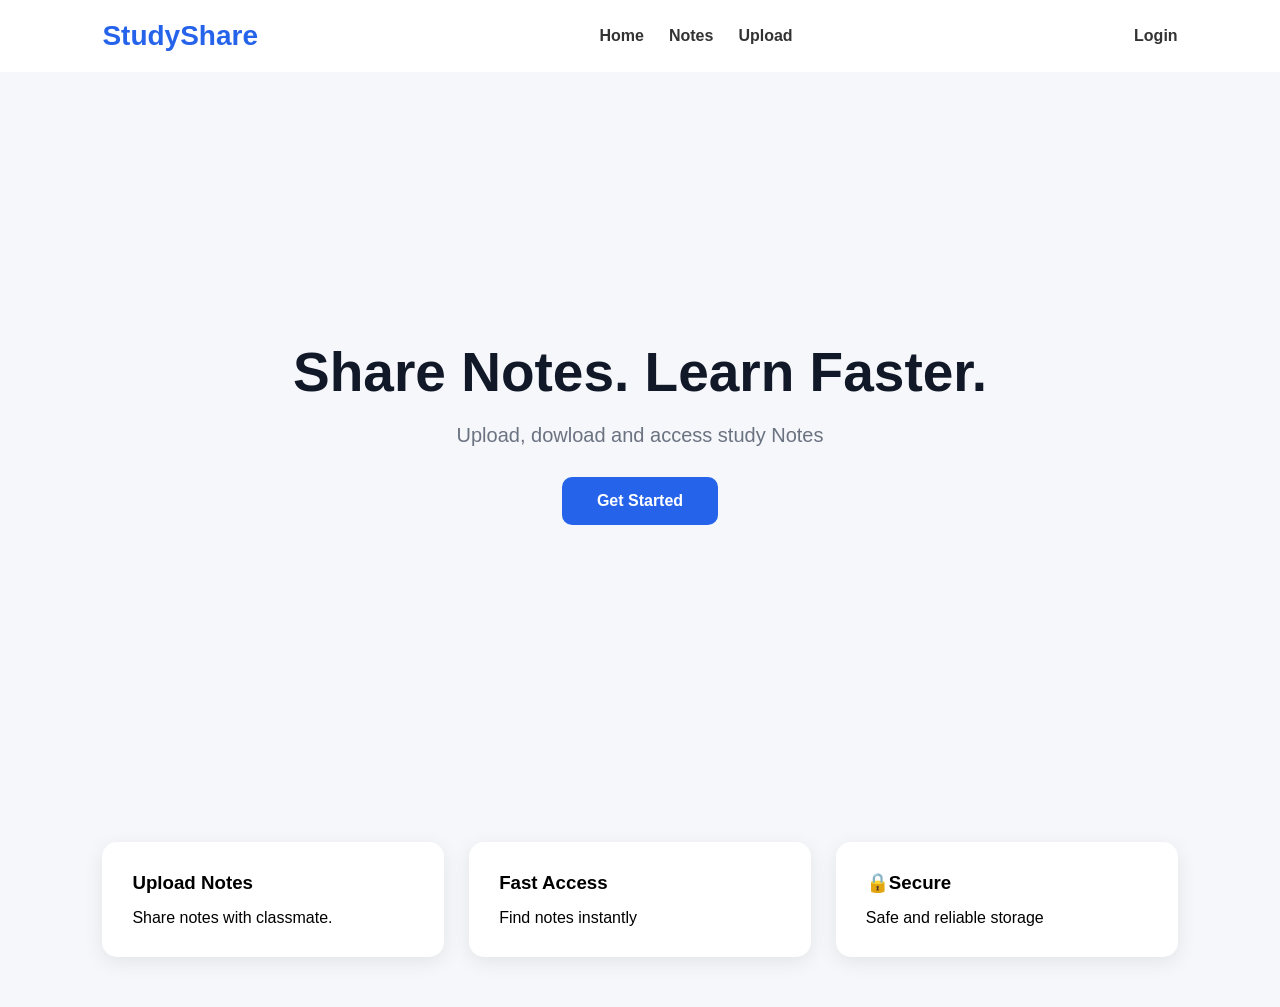
==== index.html @ b4275a0b "Add files via upload" ====
<!DOCTYPE html>
<html lang="en">
<head>
    <meta charset="UTF-8">
    <meta name="viewport" content="width=device-width, initial-scale=1.0">
    <title>StudyShare</title>
    <link rel="stylesheet" href="style.css">
</head>
<body>
   <nav>
    <div class="logo">StudyShare</div>
    <ul>
        <li><a href="#">Home</a></li>
        <li><a href="#">Notes</a></li>
        <li><a href="#">Upload</a></li>
    </ul>
    <a href="login.html">Login</a></li>
   </nav>
    <!-- hero -->
   <section class="hero">
    <div class="hero-content">
        <h1>Share Notes. Learn Faster.</h1>
        <p>Upload, dowload and access study Notes</p>

         <a href="signup.html" class="btn"> Get Started</a>
    </div>
   </section>

   <section class="features">
    <div class="card">
        <h3>Upload Notes</h3>
        <p>Share notes with classmate.</p>
    </div>
    <div class="card">
        <h3> Fast Access</h3>
        <p>Find notes instantly</p>
    </div>
    <div class="card">
        <h3>🔒Secure</h3>
        <p>Safe and reliable storage</p>
    </div>
   </section>
</body>
</html>
---- style.css ----
*{
    margin: 0;
    padding: 0;
    box-sizing: border-box;
    font-family: Segoe UI,sans-serif;
}
body{
    background: #f5f7fb;
}
/* navbar */
nav{
    display: flex;
    justify-content: space-between;
    align-items: center;
    padding: 20px 8%;
    background: white;
    box-shadow: 0,2px 10px rgba(0,0,0,0.08);
}
.logo{
    font-size: 28px;
    font-weight: bold;
    color: #2563eb;
}
nav ul{
    display: flex;
    list-style: none;
    gap: 25px;
}
nav a {
    text-decoration: none;
    color: #333;
    font-weight: 600;
}
/* Hero */
.hero{
    height: 80vh;
    display: flex;
    justify-content: center;
    align-items: center;
    text-align: center;
    padding: 20px;
}
.hero-content h1{
    font-size: 55px;
    color: #111827;
    margin-bottom: 20px;
}
.hero-content p{
    font-size: 20px;
    color: #6b7280;
    max-width: 700px;
    margin: auto;
}
.btn{
    display: inline-block;
    margin-top: 30px;
    padding: 15px 35px;
    background: #2563eb;
    color: white;
    text-decoration: none;
    border-radius: 10px;
    font-weight: bold;
    transition: 0.3s;
}
.btn:hover{
    transform: translateY(-3px);
}
/* features */
.features{
    display: grid;
    grid-template-columns: repeat(auto-fit,minmax(250px,1fr));
    gap: 25px;
    padding: 50px 8%;
}
.card{
    background: white;
    padding: 30px;
    border-radius: 15px;
    box-shadow: 0 5px 20px rgba(0,0,0,0.08);
    transition: 0.3s;
}
.card:hover{
    transform: translateY(-8px);
}
.card h3{
    margin-bottom: 15px;
}
/* ---------------------------------------login page---------------------------------------- */
.login{
    justify-content: center;
    align-items: center;
    text-align: center;
}
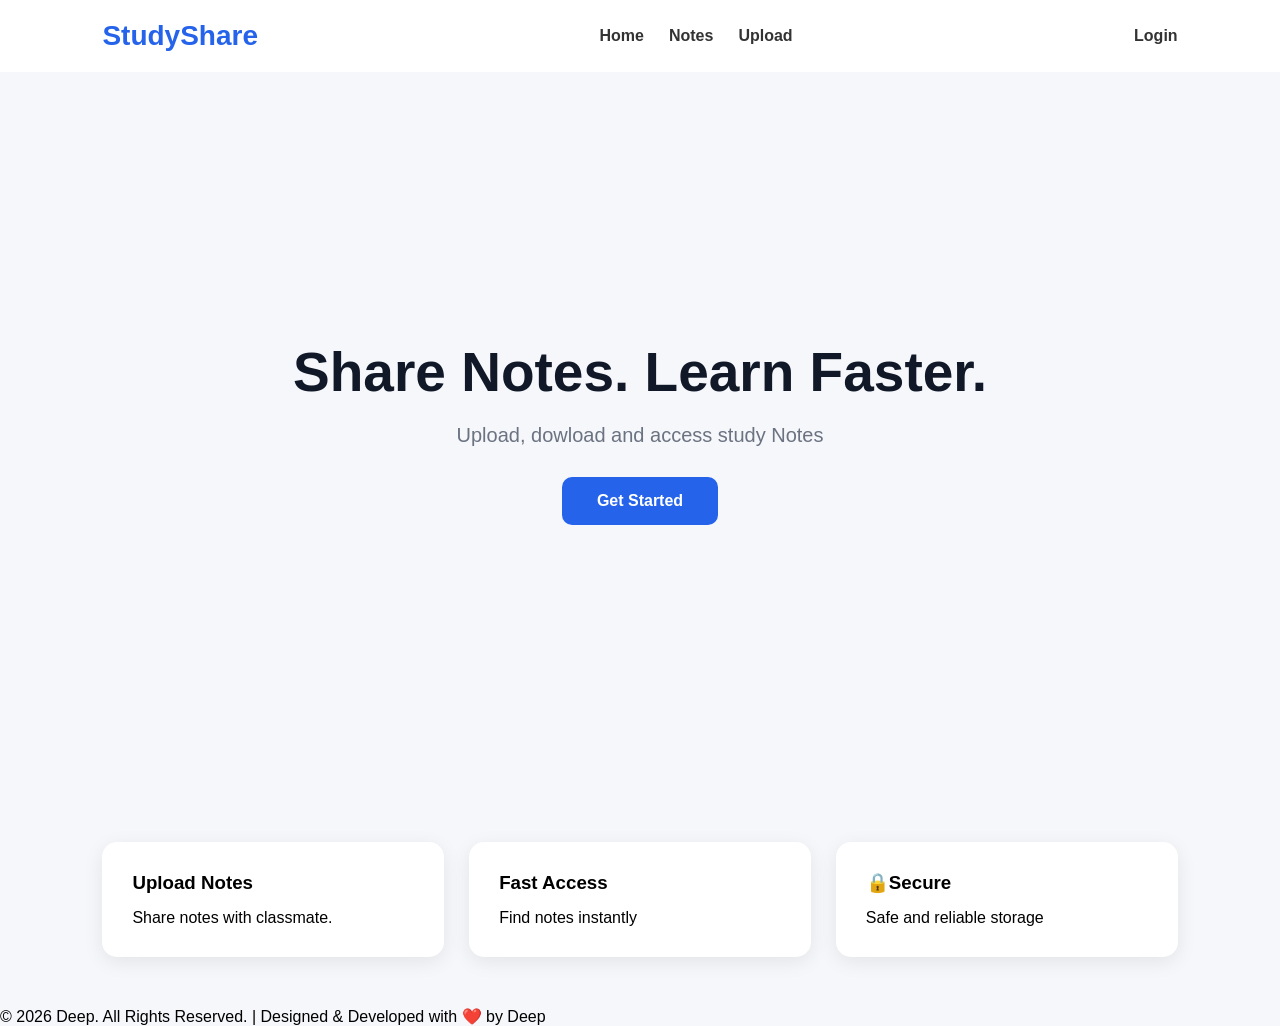
==== commit f246c294: "Add files via upload" ====
--- a/index.html
+++ b/index.html
@@ -11,8 +11,8 @@
     <div class="logo">StudyShare</div>
     <ul>
         <li><a href="#">Home</a></li>
-        <li><a href="#">Notes</a></li>
-        <li><a href="#">Upload</a></li>
+        <li><a href="login.html">Notes</a></li>
+        <li><a href="upload.html">Upload</a></li>
     </ul>
     <a href="login.html">Login</a></li>
    </nav>
@@ -40,5 +40,9 @@
         <p>Safe and reliable storage</p>
     </div>
    </section>
+   <footer class="brand">
+    <p>© 2026 Deep. All Rights Reserved. | Designed & Developed with ❤️ by Deep</p>
+</footer>
+   </footer>
 </body>
 </html>
--- a/style.css
+++ b/style.css
@@ -87,7 +87,57 @@
 }
 /* ---------------------------------------login page---------------------------------------- */
 .login{
-    justify-content: center;
-    align-items: center;
+    width: 400px;
+    max-width: 90%;
+    margin: 150px auto;
+    padding: 40px;
+    background: #fff;
+    border-radius: 12px;
+    box-shadow: 0 5px 15px rgba(0,0,0,0.8);
     text-align: center;
+}
+.login input{
+    width: 100%;
+    padding: 12px;
+    margin: 10px 0;
+    border: 1px solid #ccc;
+    border-radius: 6px;
+    box-sizing: border-box;
+}
+.login button{
+    width: 100%;
+    border: none;
+    padding: 12PX;
+    background: #007bff;
+    border-radius: 6px;
+    cursor: pointer;
+}
+
+/* ------------------------------------------signup page-------------------------------------- */
+.auth-box{
+  width: 400px;
+  max-width: 90%;
+  margin: 150px auto;
+  padding: 40px;
+  background: #fff;
+border-radius: 12px;
+box-shadow: 0 5px 15px rgba(0,0,0,0.8);
+text-align: center;
+}
+.auth-box input{
+    width: 100%;
+    padding: 12px;
+    margin: 10px 0;
+    border: 1px solid #ccc;
+    border-radius: 6px;
+    box-sizing: border-box;
+}
+.auth-box button{
+    width: 100%;
+    padding: 12px;
+    border: none;
+    background: #007bff;
+    color: white;
+    border-radius:6px;
+    cursor: pointer;
 }
